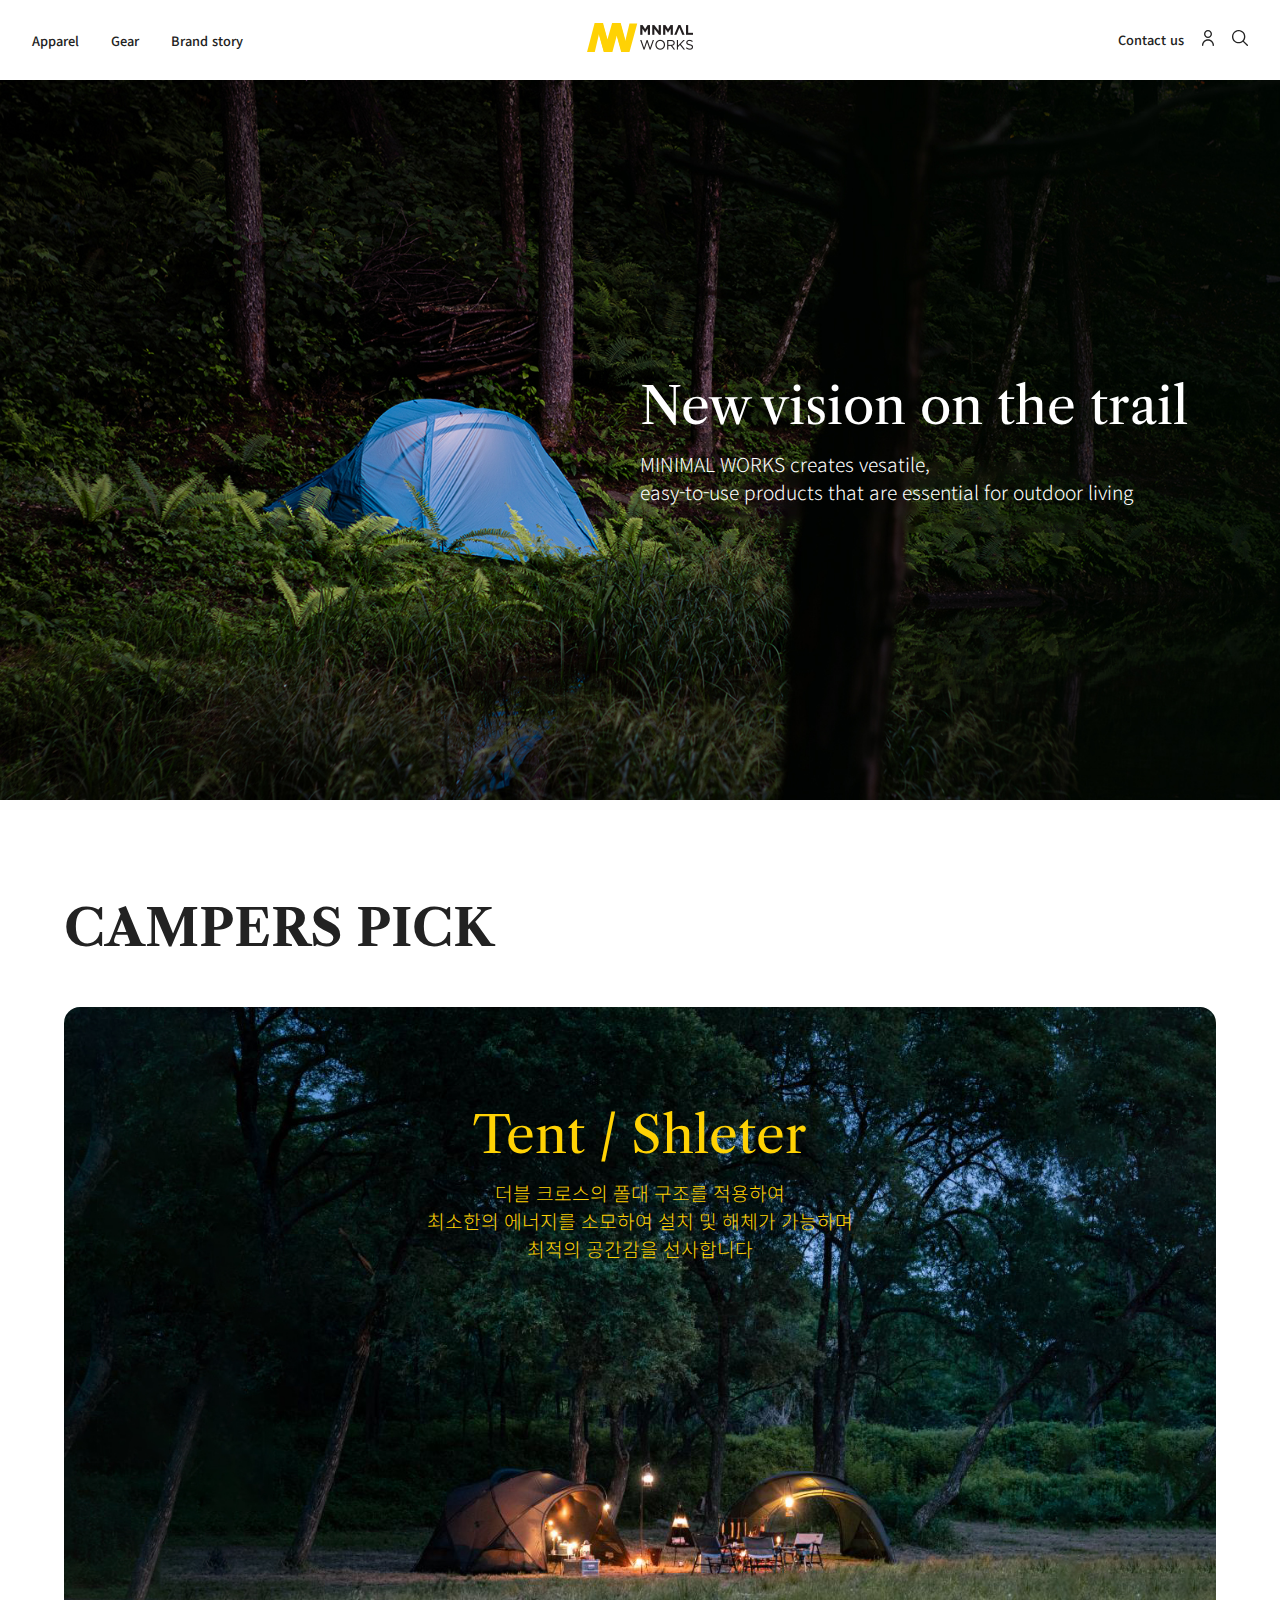
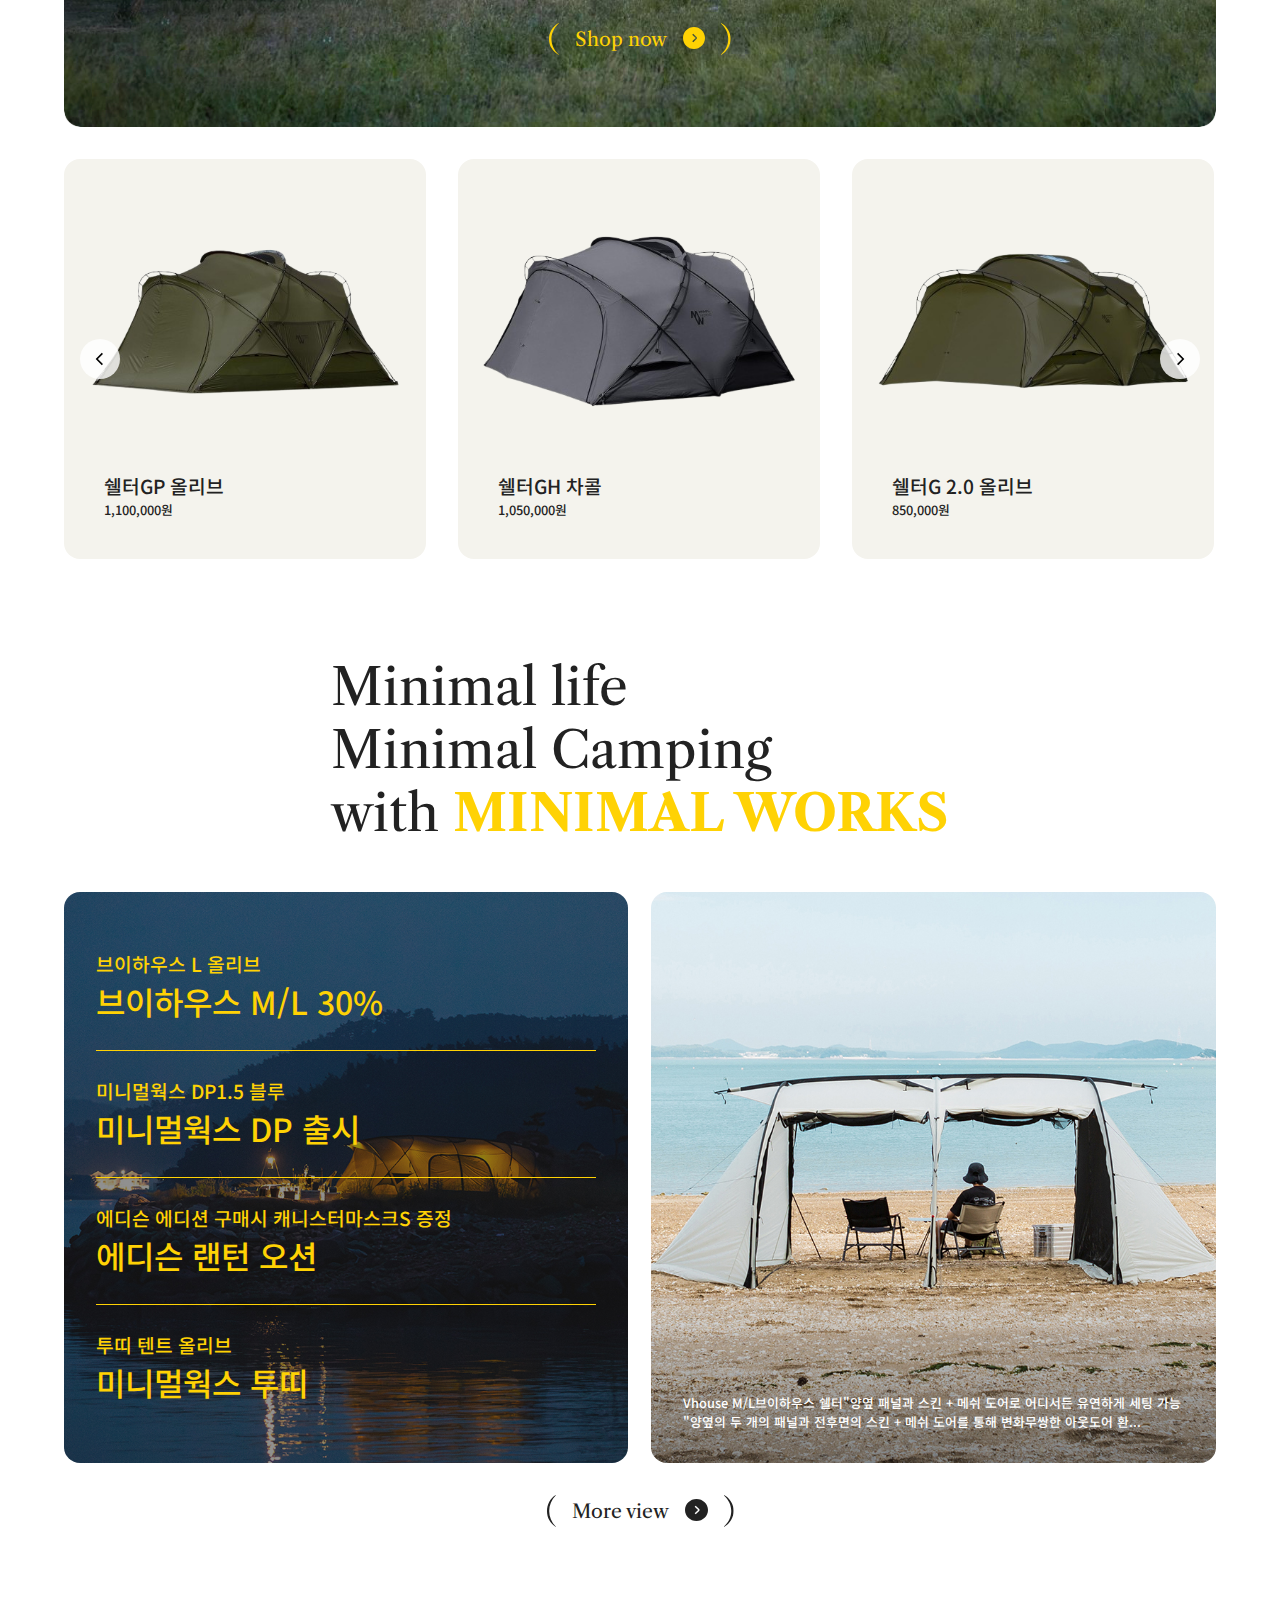
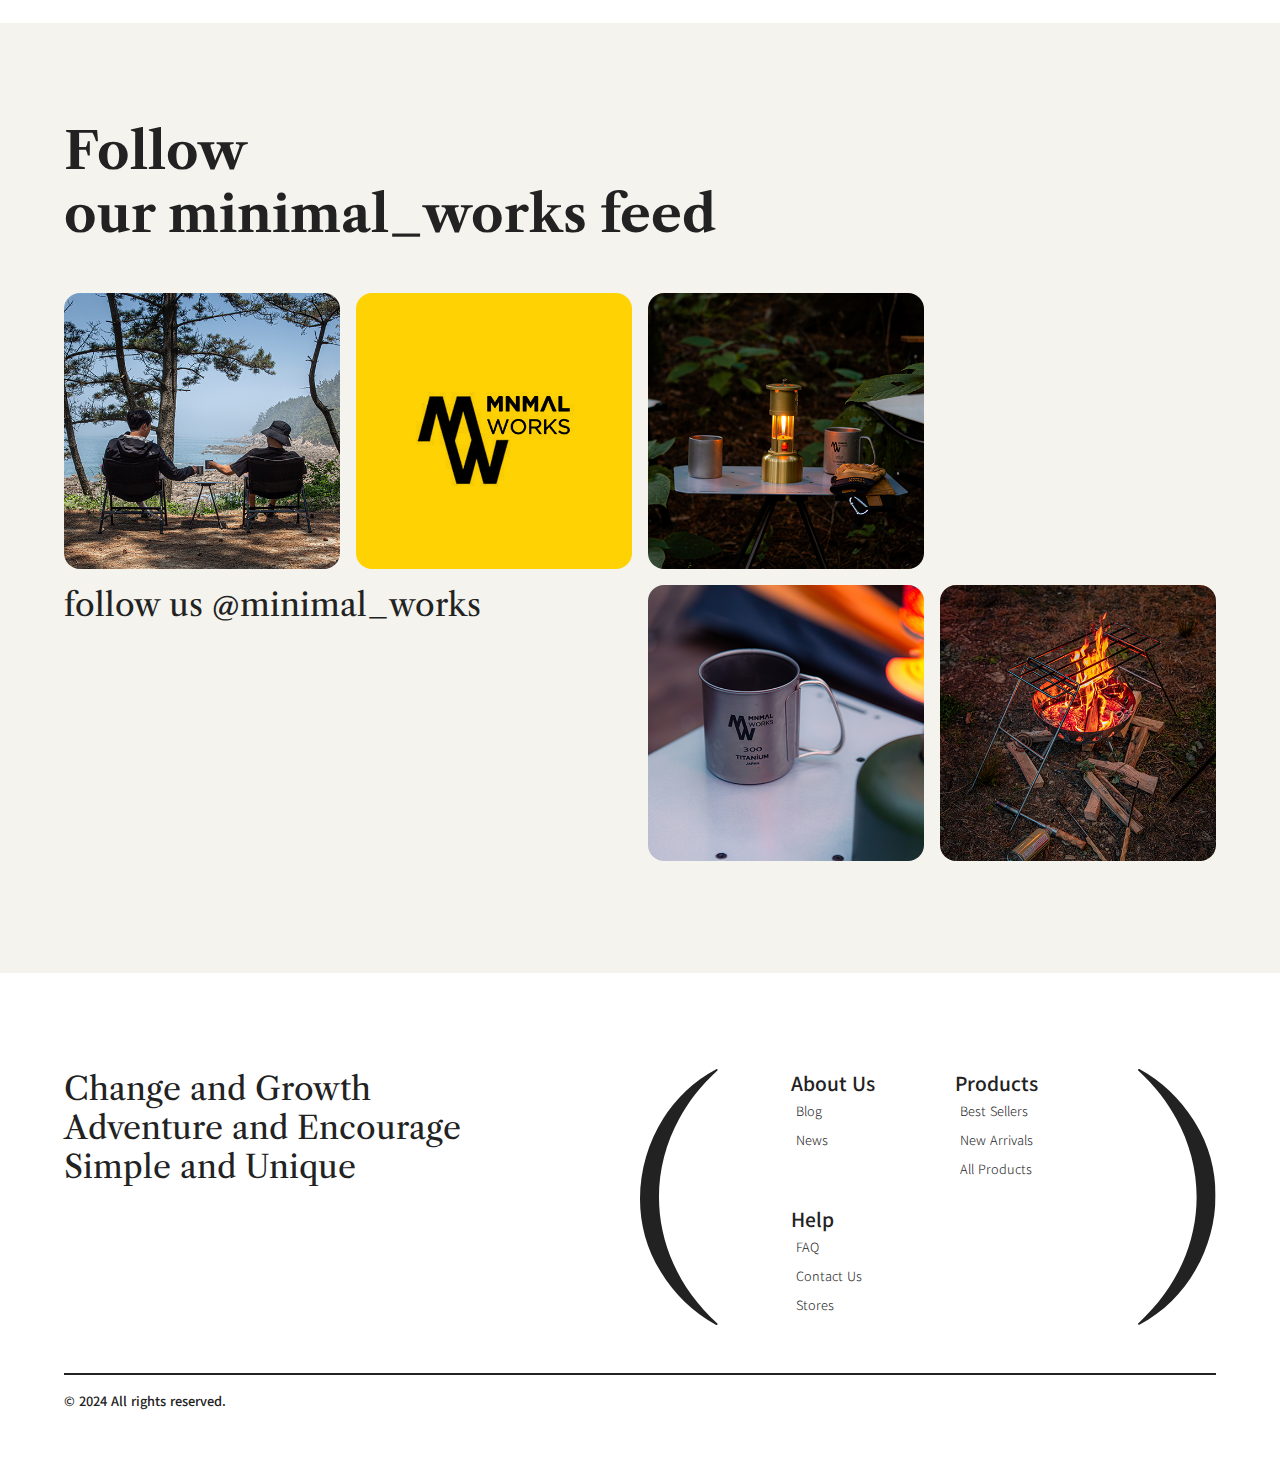
==== camping/index.html @ 34fe9df5 "update" ====
<!DOCTYPE html>
<html lang="ko">
  <head>
    <meta charset="UTF-8" />
    <meta name="viewport" content="width=device-width, initial-scale=1.0" />
    <title>캠핑용품 사이트</title>
    <link rel="stylesheet" href="./common.css" />
    <link rel="stylesheet" href="./style.css" />
  </head>
  <body>
    <main>
      <header>
        <nav>
          <ul class="main-menu">
            <li><a href="#">Apparel</a></li>
            <li><a href="#">Gear</a></li>
            <li><a href="#">Brand story</a></li>
          </ul>
        </nav>
        <h1 class="logo">
          <a href="#"><img src="./images/logo.png" alt="logo" /></a>
        </h1>
        <nav>
          <ul class="side-menu">
            <li><a href="#">Contact us</a></li>
            <li>
              <a href="#"><img src="./svg/user.svg" alt="user" /></a>
            </li>
            <li>
              <a href="#"><img src="./svg/search.svg" alt="search" /></a>
            </li>
          </ul>
        </nav>
      </header>
      <div class="m-header">
        <nav>
          <h1 class="logo">
            <a href="#"><img src="./images/logo.png" alt="logo" /></a>
          </h1>
          <ul>
            <li>
              <a href="#"><img src="./svg/user.svg" alt="user" /></a>
            </li>
            <li>
              <a href="#"><img src="./svg/search.svg" alt="search" /></a>
            </li>
            <li><a href="#"><img src="./svg/menu-burger.svg" alt="menu"></a></li>
          </ul>
        </nav>
      </div>
      <div class="main-visual">
        <div class="txt">
          <p class="libre-caslon-text-regular">New vision on the trail</p>
          <p>
            MINIMAL WORKS creates vesatile,<br />easy-to-use products that are
            essential for outdoor living
          </p>
        </div>
      </div>
      <section class="campers-pick">
        <h2 class="libre-caslon-text-bold">CAMPERS PICK</h2>
        <div class="campers-img">
          <div class="txt">
            <p class="libre-caslon-text-regular">Tent / Shleter</p>
            <p>
              더블 크로스의 폴대 구조를 적용하여<br />최소한의 에너지를 소모하여
              설치 및 해체가 가능하며<br />최적의 공간감을 선사합니다
            </p>
          </div>
          <div class="act-btn">
            <a href="#">
              <img src="./svg/parentheses-yellow.svg" alt="left" />
              <p>
                <span class="libre-caslon-text-regular">Shop now</span>
                <img src="./svg/angle-circle-right-yellow.svg" alt="angle-circle-right" />
              </p>
              <img src="./svg/parentheses-yellow.svg" alt="right" />
            </a>
          </div>
        </div>
      </section>
      <section class="tent-item">
        <div class="item-btn">
          <img src="./svg/arrow-left.svg" alt="slide-left-btn">
          <img src="./svg/arrow-right.svg" alt="slide-right-btn">
        </div>
        <div class="box-slide">
          <ul class="item-box">
            <li>
              <a href="#">
                <img src="./images/03-01.png" alt="item1" />
                <div class="txt">
                  <p>쉘터GP 올리브</p>
                  <p>1,100,000원</p>
                </div>
              </a>
            </li>
            <li>
              <a href="#">
                <img src="./images/03-02.png" alt="item1" />
                <div class="txt">
                  <p>쉘터GH 차콜</p>
                  <p>1,050,000원</p>
                </div>
              </a>
            </li>
            <li>
              <a href="#">
                <img src="./images/03-03.png" alt="item1" />
                <div class="txt">
                  <p>쉘터G 2.0 올리브</p>
                  <p>850,000원</p>
                </div>
              </a>
            </li>
            <li>
              <a href="#">
                <img src="./images/03-04.png" alt="item1" />
                <div class="txt">
                  <p>쉘터G 2.0 차콜</p>
                  <p>850,000원</p>
                </div>
              </a>
            </li>
            <li>
              <a href="#">
                <img src="./images/03-05.png" alt="item1" />
                <div class="txt">
                  <p>쉘터GH 올리브</p>
                  <p>1,050,000원</p>
                </div>
              </a>
            </li>
            <li>
              <a href="#">
                <img src="./images/03-06.png" alt="item1" />
                <div class="txt">
                  <p>아고라 올리브</p>
                  <p>2,500,000원</p>
                </div>
              </a>
            </li>
            <li>
              <a href="#">
                <img src="./images/03-07.png" alt="item1" />
                <div class="txt">
                  <p>아고라 차콜</p>
                  <p>2,500,000원</p>
                </div>
              </a>
            </li>
            <li>
              <a href="#">
                <img src="./images/03-08.png" alt="item1" />
                <div class="txt">
                  <p>미니멀웍스 디피2 차콜</p>
                  <p>498,000원</p>
                </div>
              </a>
            </li>
          </ul>
        </div>
      </section>
      <section class="promotion">
        <h2 class="libre-caslon-text-regular">
          Minimal life<br>
          Minimal Camping<br>
          with <span class="libre-caslon-text-bold" style="color: var(--color-main);">MINIMAL WORKS</span>
        </h2>
        <div class="promotion-box">
          <ul>
            <li class="promotion-list">
              <a href="#">
                <p>브이하우스 L 올리브</p>
                <p>브이하우스 M/L 30%<span></span></p>
              </a>
              <ul class="promotion-img">
                <li>Vhouse M/L브이하우스 쉘터"양옆 패널과 스킨 + 메쉬 도어로 어디서든 유연하게 세팅 가능 "양옆의 두 개의 패널과 전후면의 스킨 + 메쉬 도어를 통해 변화무쌍한 아웃도어 환...</li>
              </ul>
            </li>
            <li class="promotion-list">
              <a href="#">
                <p>미니멀웍스 DP1.5 블루 </p>
                <p>미니멀웍스 DP 출시<span></span></p>
              </a>
              <ul class="promotion-img">
                <li>DP 1.5 & 2더블 월 파프리카"최소한의 무게, 최대한의 경험 - 백패커들이 꿈꾸는 이상적인 무게와 최적의 공간을 제공" 카본은 금속보다 견고하고 부식에 강하며, 높은 탄성과 ...</li>
              </ul>
            </li>
            <li class="promotion-list">
              <a href="#">
                <p>에디슨 에디션 구매시 캐니스터마스크S 증정</p>
                <p>에디슨 랜턴 오션<span></span></p>
              </a>
              <ul class="promotion-img">
                <li>EDISON LANTERN  에디슨 랜턴 오션 에디션 구매시 캐니스터 마스크S 매트를 선물로 드립니다."물방울을 닮은 유리 모양의 필라먼트에서 노란빛이 밝게 빛나던 전구"에디슨 랜...</li>
              </ul>
            </li>
            <li class="promotion-list">
              <a href="#">
                <p>투띠 텐트 올리브</p>
                <p>미니멀웍스 투띠<span></span></p>
              </a>
              <ul class="promotion-img">
                <li>TUTTI견고한 폴 구조로 설계되어 안정적인 설치가 가능하며, 8~10인을 수용할 수 있어 베이스 쉘터로 사용하기 적합합니다.SPEC.2 양쪽 도어의 압도적인 개방감투띠 쉘터는 원...</li>
              </ul>
            </li>
          </ul>
        </div>
        <div class="act-btn">
          <a href="#">
            <img src="./svg/parentheses.svg" alt="left" />
            <p>
              <span class="libre-caslon-text-regular">More view</span>
              <img src="./svg/angle-circle-right.svg" alt="angle-circle-right" />
            </p>
            <img src="./svg/parentheses.svg" alt="right" />
          </a>
        </div>
      </section>
      <section class="feed">
        <div class="feed-wrap">
          <h2 class="libre-caslon-text-bold">
            Follow<br>
            our minimal_works feed
          </h2>
          <div class="feed-box1">
            <div><a href="#"><img src="./images/05-01.jpg" alt="피드이미지1"></a></div>
            <div><a href="#"><img src="./images/05-02.jpg" alt="피드이미지2"></a></div>
            <div><a href="#"><img src="./images/05-03.jpg" alt="피드이미지3"></a></div>
          </div>
          <p class="libre-caslon-text-regular"><a href="#">follow us @minimal_works</a></p>
          <div class="feed-box2">
            <div><a href="#"><img src="./images/05-04.jpg" alt="피드이미지4"></a></div>
            <div><a href="#"><img src="./images/05-05.jpg" alt="피드이미지5"></a></div>
          </div>
      </section>
    </main>
    <footer>
      <div>
        <p class="libre-caslon-text-regular">Change and Growth<br>
          Adventure and Encourage<br>
          Simple and Unique
        </p>
        <div class="f-menu">
          <img src="./svg/parentheses.svg" alt="left" />
          <ul>
            <li class="f-main-menu">
              <a href="#">About Us</a>
              <ul class="f-sub-menu">
                <li><a href="#">Blog</a></li>
                <li><a href="#">News</a></li>
              </ul>
            </li>
            <li class="f-main-menu">
              <a href="#">Products</a>
              <ul class="f-sub-menu">
                <li><a href="#">Best Sellers</a></li>
                <li><a href="#">New Arrivals</a></li>
                <li><a href="#">All Products</a></li>
              </ul>
            </li>
            <li class="f-main-menu">
              <a href="#">Help</a>
              <ul class="f-sub-menu">
                <li><a href="#">FAQ</a></li>
                <li><a href="#">Contact Us</a></li>
                <li><a href="#">Stores</a></li>
              </ul>
            </li>
          </ul>
          <img src="./svg/parentheses.svg" alt="right" />
        </div>
      </div>
      <p>© 2024 All rights reserved.</p>
    </footer>
    <script src="./script/tent_item_slide.js"></script>
  </body>
</html>
---- camping/common.css ----
@charset "utf-8";

@import url('https://fonts.googleapis.com/css2?family=Libre+Caslon+Text:ital,wght@0,400;0,700;1,400&family=Noto+Sans+KR:wght@300,500&display=swap');

.noto-sans-kr-300{
  font-family: "Noto Sans KR", serif;
  font-optical-sizing: auto;
  font-weight: 300;
  font-style: normal;
}

.noto-sans-kr-500{
  font-family: "Noto Sans KR", serif;
  font-optical-sizing: auto;
  font-weight: 500;
  font-style: normal;
}

.libre-caslon-text-regular {
  font-family: "Libre Caslon Text", serif;
  font-weight: 400;
  font-style: normal;
}

.libre-caslon-text-bold {
  font-family: "Libre Caslon Text", serif;
  font-weight: 700;
  font-style: normal;
}

html{
  font-size: 62.5%; /*폰트 사이즈를 10px로 지정*/
  scroll-behavior: smooth;
}

:root{
  /*** color ***/
  --color-bg: #f4f3ed;
  --color-main: #ffd204;
  --color-font: #222;
}

body{
  background-color: #fff;
  color: var(--color-font);
  font-family: "Noto Sans KR", serif;
  font-weight: 500;
  font-size: 1.6rem;
}


/* 애니메이션 버튼 */
.act-btn{
  border: none;
  background-color: transparent;
}

.act-btn:hover>a{
  animation-name: wide;
  animation-duration: 0.3s;
  animation-timing-function: linear;
  animation-fill-mode: both;
}

@keyframes wide {
  0%{gap: 2rem;}
  100%{gap: 4rem;}
}

.act-btn>a{
  display: flex;
  align-items: center;
  gap: 2rem;
}
.act-btn>a>img{
  height: 4rem;
}
.act-btn>a>img:last-child{
  transform: rotate(180deg);
}
.act-btn>a>p{
  font-size: 2.4rem;
  display: flex;
  gap: 2rem;
}
.act-btn>a>p>img{
  height: 2.8rem;
}
---- camping/style.css ----
@charset "utf-8";

*{margin: 0; padding: 0;}
a{text-decoration: none; color: inherit;}
li{list-style: none;}

/* main */

/* header */
header{
  width: 100%; height: 80px;
  display: flex;
  justify-content: space-between;
  align-items: center;
  padding: 0 4rem;
  box-sizing: border-box;
}

header>nav>ul{
  display: flex;
  width: 270px;
}

header .main-menu{
  gap: 4rem;
}

header .side-menu{
  gap: 2rem;
  justify-content: flex-end;
}
header .side-menu img{
  height: 2rem;
}

.m-header{
  display: none;
}

/* main-img */
.main-visual{
  width: 100%; height: 90rem;
  background-image: url(./images/01-01.jpg);
  background-position: center;
  background-size: cover;
}
.main-visual>.txt{
  width: 50%;
  position: relative;
  top: 50%; left: 50%;
  color: #fff;
  transform: translateY(-50%);
}
.main-visual>.txt>p:first-child{
  font-size: 6.4rem;
  margin-bottom: 1.6rem;
}
.main-visual>.txt>p:last-child{
  font-size: 2.4rem;
  font-weight: 300;
}

/* tent section */
.campers-pick{
  width: 90%;
  margin: 12rem auto 4rem;
}
.campers-pick>h2{
  font-size: 6.4rem;
}

.campers-img{
  width: 100%; height: 90rem;
  background-image: url(./images/02.jpg);
  background-position: bottom;
  background-size: cover;
  color: var(--color-main);
  border-radius: 2rem;
  padding: 12rem 0 9rem;
  box-sizing: border-box;
  display: flex;
  flex-direction: column;
  justify-content: space-between;
  align-items: center;
  text-align: center;
  margin: 6rem 0 4rem;
}
.campers-img>.txt>p:first-child{
  font-size: 6.4rem;
  margin-bottom: 1.6rem;
}
.campers-img>.txt>p:last-child{
  font-size: 2.4rem;
  font-weight: 300;
}

.tent-item{
  width: 90%; height: 60rem;
  margin: 0 auto;
  position: relative;
}
.item-btn>img{
  position: absolute;
  top: 50%;
  width: 5rem; height: 5rem;
  border-radius: 50%;
  cursor: pointer;
  background-color: rgba(255, 255, 255, 0.8);
  z-index: 2;
  transform: translateY(-50%);
  padding: 14px;
  box-sizing: border-box;
}

.item-btn>img:hover{
  filter: invert(100%);
}
.item-btn>img:nth-child(1){
  left: 2rem;
}
.item-btn>img:nth-child(2){
  right: 2rem;
}

.box-slide{
  width: 100%; height: 60rem;
  overflow: hidden;
}

.item-box{
  width: calc(34.2%*8); height: 100%;
  display: flex;
}

.item-box>li{
  width: 33.3%; height: 60rem;
  background-color: var(--color-bg);
  border-radius: 2rem;
  padding-bottom: 6rem;
  box-sizing: border-box;
  margin-right: 1%;
}

.item-box>li>a{
  height: 100%;
  display: flex;
  flex-direction: column;
  justify-content: flex-end;
  gap: 6rem;
}
.item-box>li>a>img{
  width: 100%;
}
.item-box .txt{
  padding: 0 40px;
}
.item-box .txt>p:first-child{
  font-size: 2.4rem;
}
.item-box .txt>p:last-child{
  font-size: 1.6rem;
}

/* item-box hover 공통 스타일 */
.item-box>li:hover{
  background-size: cover;
  background-position: center;
  color: #fff;
  text-shadow: 0 0 10px black;
}
.item-box>li:hover>a>img{
  visibility: hidden;
}

/* item-box hover 개별 back img */
.item-box>li:nth-child(1):hover{
  background-image: url(./images/03-01.jpg);
}
.item-box>li:nth-child(2):hover{
  background-image: url(./images/03-02.jpg);
}
.item-box>li:nth-child(3):hover{
  background-image: url(./images/03-03.jpg);
}
.item-box>li:nth-child(4):hover{
  background-image: url(./images/03-04.jpg);
}
.item-box>li:nth-child(5):hover{
  background-image: url(./images/03-05.jpg);
}
.item-box>li:nth-child(6):hover{
  background-image: url(./images/03-06.jpg);
}
.item-box>li:nth-child(7):hover{
  background-image: url(./images/03-07.jpg);
}
.item-box>li:nth-child(8):hover{
  background-image: url(./images/03-08.jpg);
}

/* promotion section */
.promotion{
  width: 90%;
  margin: 12rem auto;
  display: flex;
  flex-direction: column;
  align-items: center;
  clear: both;
}
.promotion>h2{
  font-size: 6.4rem;
}

.promotion-box{
  width: 100%;
  color: var(--color-main);
  margin: 6rem 0 4rem;
}
.promotion-box>ul{
  position: relative;
  width: 49%;
  background-image: url(./images/04-04-1.jpg);
  background-position: center;
  background-size: cover;
  border-radius: 2rem;
  padding: 4rem; box-sizing: border-box;
}
.promotion-list{
  padding: 26px 0;
  border-bottom: 1px solid var(--color-main);
}

.promotion-list:last-child{
  border-bottom: none;
}

.promotion-list>a>p:first-child{
  font-size: 2.4rem;
}

.promotion-list>a>p:last-child{
  font-size: 4rem;
  display: flex;
  align-items: center;
  gap: 1.6rem;
}

.promotion-list:hover>a>p:last-child>span{
  opacity: 1;
}
.promotion-list>a>p:last-child>span{
  display: inline-block;
  width: 2rem; height: 2rem;
  background-color: var(--color-main);
  border-radius: 50%;
  opacity: 0;
  transition: 0.3s;
}

.promotion-img{
  position: absolute;
  top: 0; left: 104%;
  width: 100%; height: 100%;
  background-image: url(./images/04-01-2.jpg);
  background-position: center;
  background-size: cover;
  border-radius: 2rem;
  padding: 4rem; box-sizing: border-box;
  color: #fff;
  display: flex;
  flex-direction: column;
  justify-content: flex-end;
  opacity: 0;
  transition: 0.3s;
}

.promotion-box>ul>li:first-child>ul{
  opacity: 1;
}

/* 프로모션 리스트 hover */
.promotion-list:hover>.promotion-img{
  opacity: 1;
}
.promotion-box>ul>li:nth-child(2)>ul{
  background-image: url(./images/04-02-2.jpg);
}

.promotion-box>ul>li:nth-child(3)>ul{
  background-image: url(./images/04-03-2.jpg);
}
.promotion-box>ul>li:nth-child(4)>ul{
  background-image: url(./images/04-04-2.jpg);
}

/* insta feed section */

.feed{
  width: 100%; height: 100%;
  background-color: var(--color-bg);
  padding: 12rem 0;
}
.feed-wrap{
  width: 90%;
  margin: 0 auto;
}
.feed-wrap>h2{
  font-size: 6.4rem;
  margin-bottom: 6rem;
}

.feed-box1, .feed-box2{
  width: 100%;
  display: flex;
  justify-content: space-between;
  gap: 1.333%;
  margin-bottom: 1.333%;
}

.feed-wrap>div>div{
  width: 24%;
  position: relative;
  overflow: hidden;
  border-radius: 2rem;
}

.feed-wrap>div>div::after {
  content: "";
  display: block;
  padding-bottom: 100%;
}
.feed-wrap>div img{
  width: 100%; height: 100%;
  position: absolute;
}
.feed-wrap>div img:hover{
  transform: scale(1.1);
  transition: 0.5s;
}

.feed-box1>div:last-child{
  margin-right: auto;
}
.feed-box2>div:first-child{
  margin-left: auto;
}

.feed-wrap>p{
  font-size: 4rem;
  position: absolute;
  float: left;
}

/* footer */
footer{
  width: 90%;
  margin: 12rem auto 6rem;
}
footer>div{
  width: 100%;
  display: flex;
  flex-direction: row;
}
footer>div>p{
  font-size: 4rem;
  width: 50%;
}

.f-menu{
  display: flex;
  width: 50%;
  justify-content: space-between;
}
.f-menu>img{
  height: 32rem;
}
.f-menu>img:last-child{
  transform: rotate(180deg);
}
.f-menu>ul{
  display: flex;
  flex-wrap: wrap;
  justify-content: space-between;
  gap: 2rem;
}

.f-main-menu{
  width: 40%;
}
.f-main-menu>a{
  font-size: 2.4rem;
}
.f-sub-menu{
  font-weight: 300;
}
.f-sub-menu>li{
  padding: 0.6rem;
}

footer>p{
  border-top: 2px solid var(--color-font);
  margin-top: 6rem;
  padding-top: 2rem;
}

/****** 중간 사이즈 1200px ******/
@media screen and (max-width:1280px){
  html{
    font-size: 50%;
  }
  /* tent item */
  .tent-item{
    height: 50rem;
    position: relative;
    margin-left: 5%;
    overflow: hidden;
  }

  .item-btn>img{
    padding: 12px;
  }
  
  .item-box>li{
    height: 50rem;
    padding-bottom: 5rem;
  }
  .item-box>li>a{
    gap: 0;
  }  
}


/****** 모바일 사이즈 680px ******/
@media screen and (max-width: 860px){
  html{
    font-size: 43.7%;
  }

  /* header */
  header{
    display: none;
  }
  .m-header{
    display: inline-block;
    width: 100%; height: 80px;
    padding: 0 4rem;
    box-sizing: border-box;
  }
  .m-header>nav{
    width: 100%; height: 100%;
    display: flex;
    justify-content: space-between;
    align-items: center;
  }

  .m-header>nav>ul{
    display: flex;
    gap: 2rem;
  }
  .m-header>nav img{
    height: 3.6rem;
  }

  /* tent item */
  .tent-item{
    height: 50rem;
    position: relative;
    margin-left: 5%;
    overflow: hidden;
  }

  .item-btn>img{
    display: none;
  }

  .item-box{
    width: calc(52%*8);
  }
  
  .item-box>li{
    width: 50%;
    padding-bottom: 4rem;
  }

  /* promotion */
  .promotion-img{
    display: none;
  }
  .promotion-box>ul{
    position: relative;
    width: 100%;
    background-image: none;
    padding: 0;
  }

  .promotion-list{
    width: 100%; height: 60rem;
    padding: 4rem;
    border-bottom: none;
    box-sizing: border-box;
    border-radius: 2rem;
    margin-bottom: 4rem;
    position: relative;
    background-position: center;
    background-size: cover;
  }
  .promotion-list:after{
    content: "";
    display: inline-block;
    width: 8rem; height: 8rem;
    background-image: url(./svg/plus.svg);
    background-size: contain;
    position: absolute;
    bottom: 4rem; right: 4rem;
    cursor: pointer;
  }

  .promotion-list:last-child{
    border-bottom: none;
  }
  
  .promotion-list:hover>a>p:last-child>span{
    display: none;
  }

  .promotion-box>ul>li:nth-child(1){
    background-image: url(./images/04-01-1.jpg);
  }
  .promotion-box>ul>li:nth-child(2){
    background-image: url(./images/04-02-1.jpg);
  }
  .promotion-box>ul>li:nth-child(3){
    background-image: url(./images/04-03-1.jpg);
  }
  .promotion-box>ul>li:nth-child(4){
    background-image: url(./images/04-04-1.jpg);
  }

  /* feed */
  .feed{
    padding: 12rem 0 18rem;
  }
  .feed-box2{
    display: none;
  }
  .feed-wrap>div>div:last-child{
    display: none;
  }
  .feed-wrap>div>div{
    width: 48%;
  }

  .feed-wrap>p{
    font-size: 4rem;
    margin: 2rem 0;
  }

  /* footer */
  footer>div{
    flex-direction: column;
  }
  
  footer>div>p{
    text-align: center;
    width: 100%;
  }

  .f-menu{
    display: flex;
    width: 100%;
    justify-content: center;
    margin: 6rem 0 4rem;
  }
  .f-menu>img{
    display: none;
  }

  .f-menu>ul{
    width: 100%;
    justify-content: space-evenly;
  }
  
  .f-main-menu{
    width: 16%;
  }

}

@media screen and (max-width: 640px){
  main{
    min-width: 460px;
  }

  .tent-item{
  height: 40rem;
  }

  .item-box{
    width: calc(52%*8);
  }
  
  .item-box>li{
    width: 50%; height: 40rem;
    padding-bottom: 4rem;
  }
}
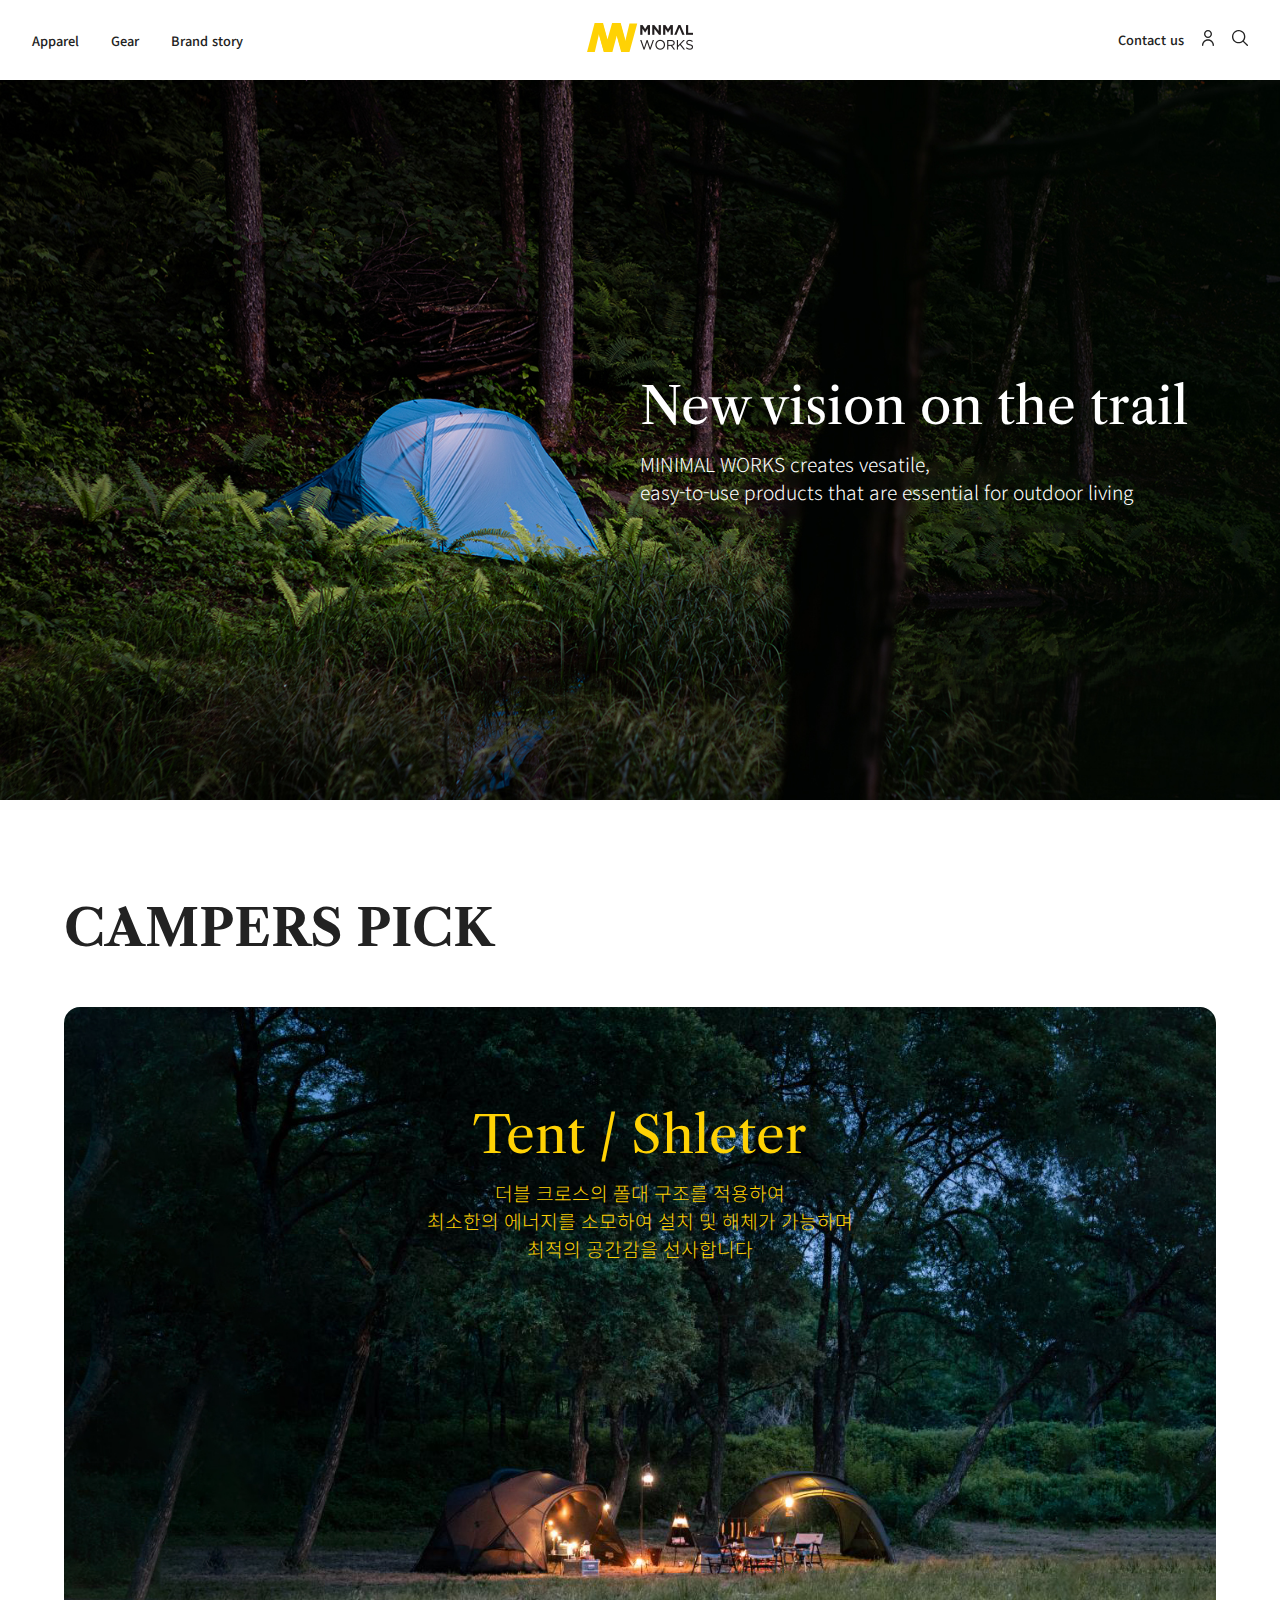
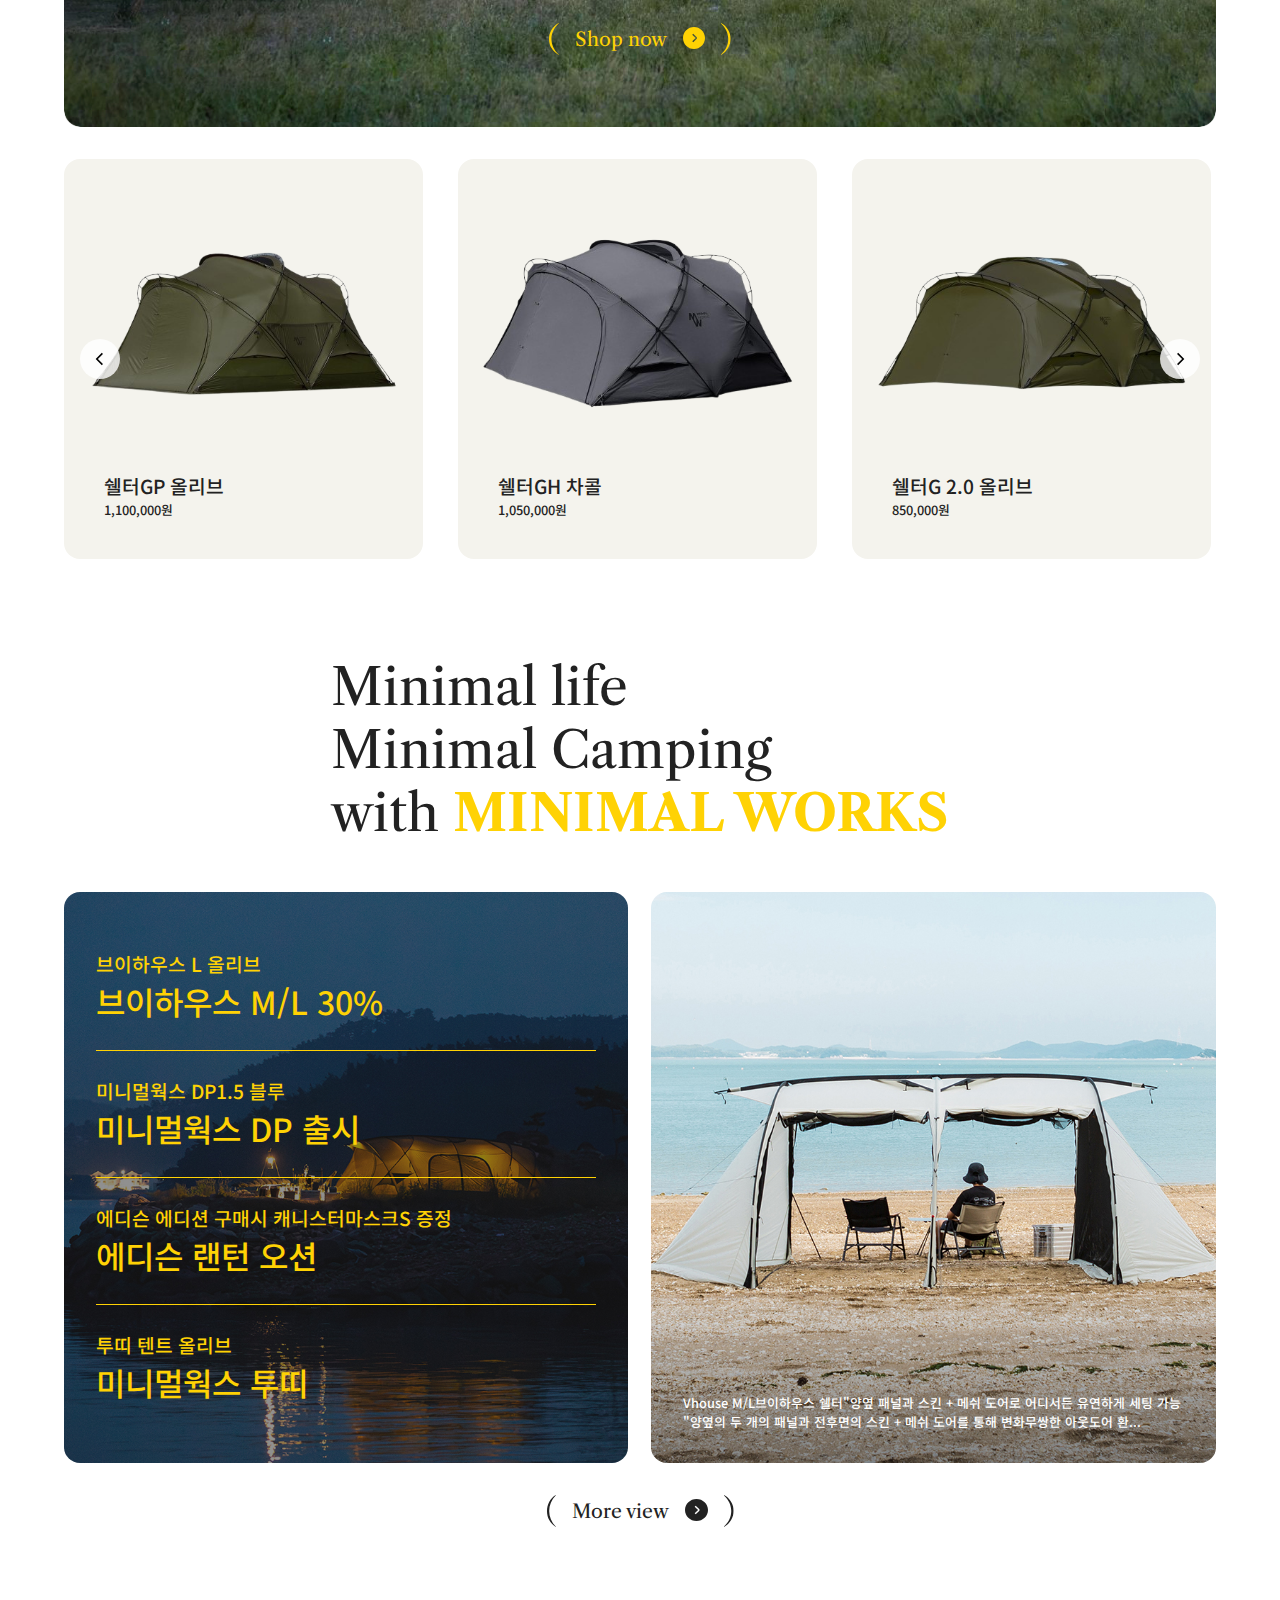
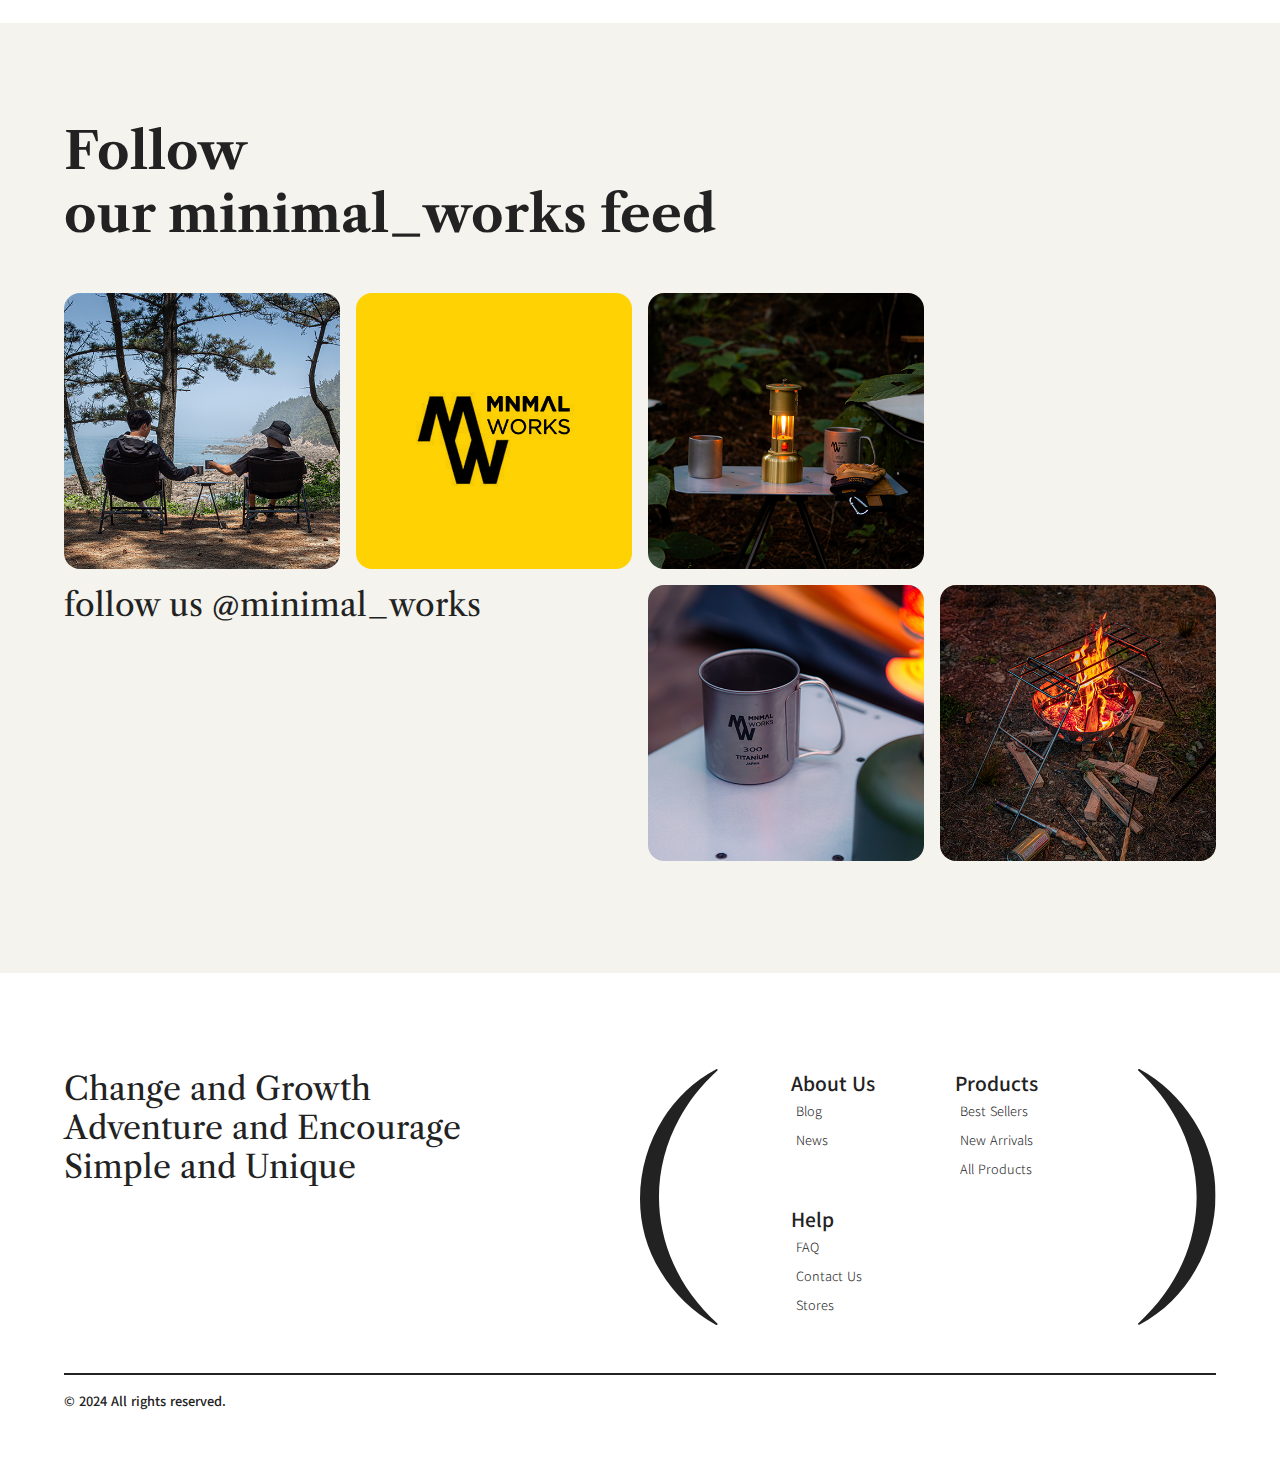
==== commit 68fbf2f6: "edit camping" ====
--- a/camping/index.html
+++ b/camping/index.html
@@ -158,6 +158,15 @@
                 </div>
               </a>
             </li>
+            <li>
+              <a href="#">
+                <img src="./images/03-01.png" alt="item1" />
+                <div class="txt">
+                  <p>쉘터GP 올리브</p>
+                  <p>1,100,000원</p>
+                </div>
+              </a>
+            </li>
           </ul>
         </div>
       </section>
@@ -276,4 +285,4 @@
     </footer>
     <script src="./script/tent_item_slide.js"></script>
   </body>
-</html>
+</html>--- a/camping/style.css
+++ b/camping/style.css
@@ -128,7 +128,7 @@
 }
 
 .item-box{
-  width: calc(34.2%*8); height: 100%;
+  width: calc(34.2%*9); height: 100%;
   display: flex;
 }
 
@@ -196,6 +196,9 @@
 }
 .item-box>li:nth-child(8):hover{
   background-image: url(./images/03-08.jpg);
+}
+.item-box>li:nth-child(9):hover{
+  background-image: url(./images/03-01.jpg);
 }
 
 /* promotion section */
@@ -475,6 +478,7 @@
 
   .item-box{
     width: calc(52%*8);
+    overflow: scroll;
   }
   
   .item-box>li{
@@ -587,10 +591,6 @@
 }
 
 @media screen and (max-width: 640px){
-  main{
-    min-width: 460px;
-  }
-
   .tent-item{
   height: 40rem;
   }
